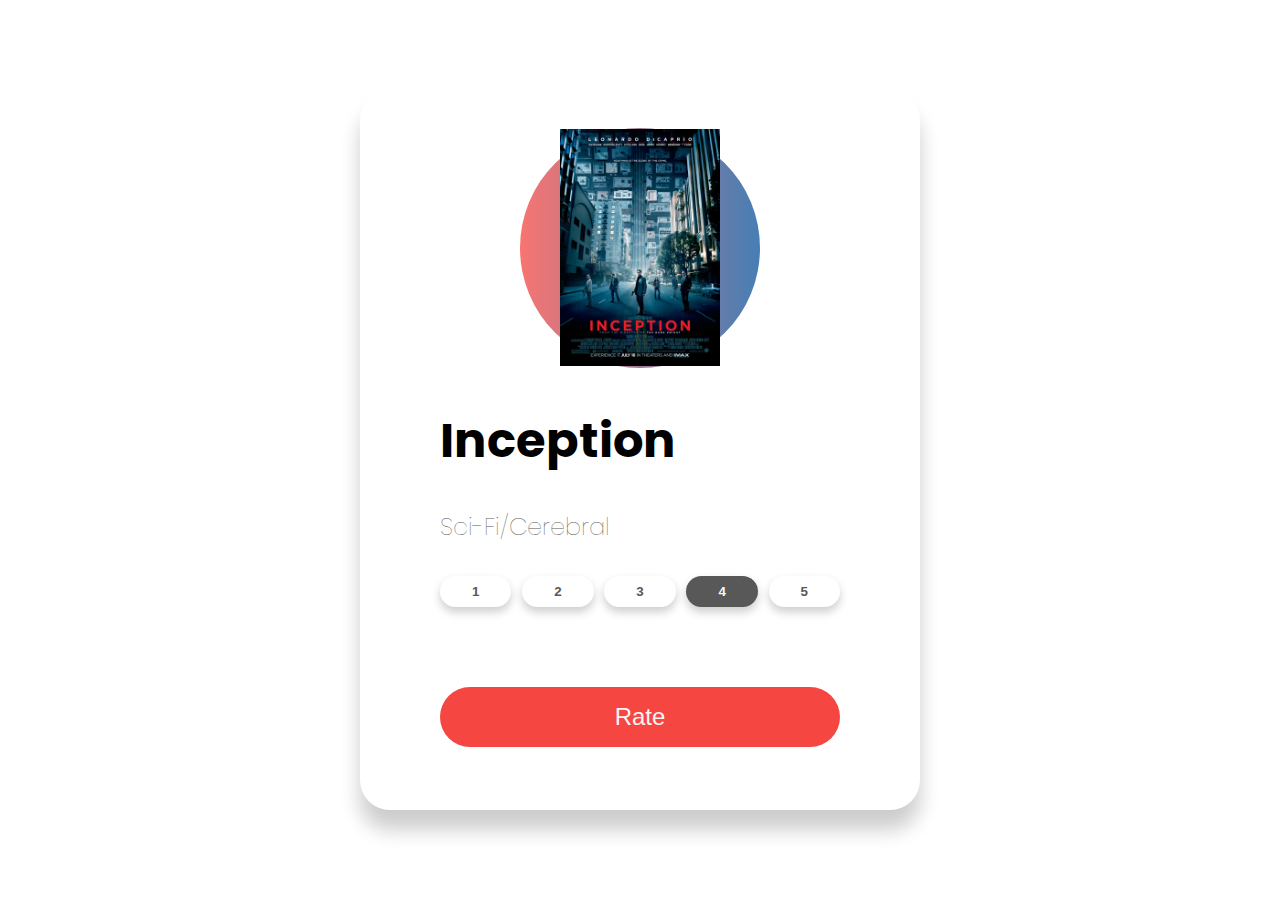
==== moviecardanim/index.html @ 64a470d2 "feat: add card and css layout for card" ====
<!DOCTYPE html>
    <html lang="en">
    <head>
        <meta charset="UTF-8">
        <meta name="viewport" content="width=device-width, initial-scale=1.0">
        <title>Movie Card</title>
        <link href="https://fonts.googleapis.com/css2?family=Poppins:wght@400;500&display=swap" rel="stylesheet">
        <link rel="stylesheet" href="assets/css/style.css"> 
    </head>
    <body>
        <!-- <h1>Inception Card</h1> -->
        <div class="container">
            <div class="card">
                <div class="movie">
                    <div class="circle"></div>
                        <img src="assets/images/inception/MV5BMjAxMzY3NjcxNF5BMl5BanBnXkFtZTcwNTI5OTM0Mw@@._V1_.jpg" alt="leonardo-di-caprio">
                    </div>
                    <div class="info">
                        <h1 class="title">Inception</h1>
                        <h3>Sci-Fi/Cerebral</h3>
                        <div class="ratings">
                            <button>1</button>
                            <button>2</button>
                            <button>3</button>
                            <button class="active">4</button>
                            <button>5</button>
                        </div>
                        <div class="purchase">
                            <button>Rate</button>
                        </div>
                    </div>
              
            </div>
        </div>
        <script src="app.js"></script>
    </body>
</html>
---- moviecardanim/assets/css/style.css ----
* {
    margin: 0;
    padding: 0;
    box-sizing: border-box;
}

body {
    font-family: "Poppins", sans-serif;
    min-height: 100vh;
    display: flex;
    align-items: center;
    justify-content: center;
}

.container {    
    width: 50%;
    display: flex;
    justify-content: center;
    align-items: center;
}

.card {
    min-height: 80vh;
    width: 35rem;
    border-radius: 30px;
    padding: 0rem 5rem;
    box-shadow: 0 20px 20px rgba(0,0,0,0.2), 0px 0px 50px rgba(0, 0, 0, 0); /* x-cordinate, y-cordinate, blur amount, color(rgba)*/
}

.movie {
    min-height: 35vh;
    display: flex;
    align-items: center;
    justify-content: center;
}

.movie img {
    width: 10rem;
    z-index: 2;
}

.circle {
    width: 15rem;
    height: 15rem;
    background: linear-gradient(
        to right,
        rgba(245, 70, 66, 0.75),
        rgba(8, 83, 156, 0.75)
    );
    position: absolute;
    border-radius: 50%;
    z-index: 1;
}

.info h1 {
    font-size: 3rem;
}

.info h3 {
    font-size: 1.5rem;
    padding: 2rem 0rem;
    color: #585858;
    font-weight: lighter;
}

.ratings {
    display: flex;
    justify-content: space-between;
}

.ratings button {
    padding: 0.5rem 2rem;
    background: none;
    border: none;
    box-shadow: 0px 5px 10px rgba(0,0,0,0.2);
    border-radius: 30px;
    cursor: pointer;
    font-weight: bold;
    color: #585858;
}

button.active {
    background: #585858;
    color: whitesmoke;
}

.purchase {
    margin-top: 5rem;
}

.purchase button {
    width: 100%;
    padding: 1rem 0rem;
    cursor: pointer;
    border: none;
    border-radius: 35px;
    color: whitesmoke;
    font-size: 1.5rem;
    background-color: #f54642;
}
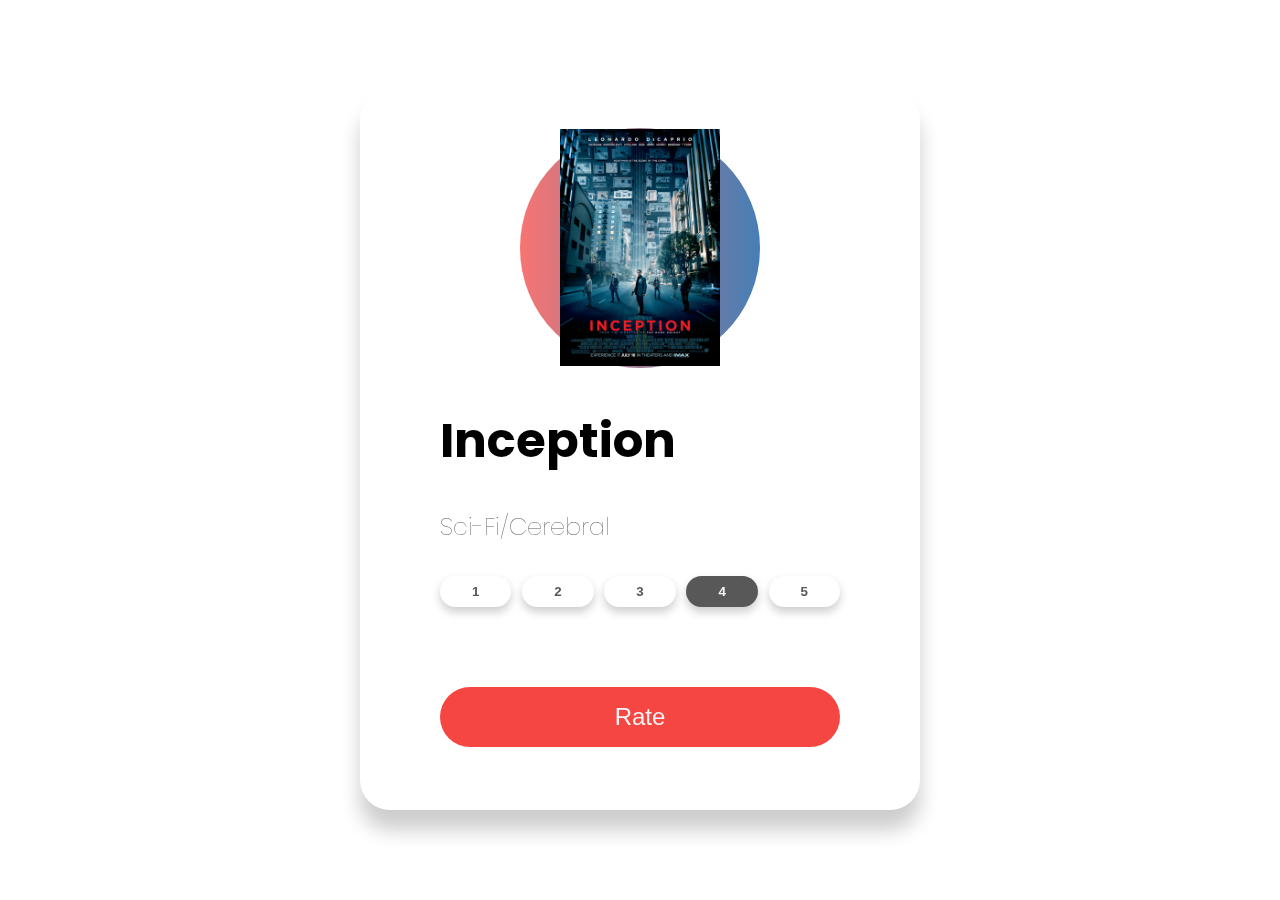
==== commit 336bd57e: "feat: added JS animations to frontend" ====
--- a/moviecardanim/index.html
+++ b/moviecardanim/index.html
@@ -13,7 +13,7 @@
             <div class="card">
                 <div class="movie">
                     <div class="circle"></div>
-                        <img src="assets/images/inception/MV5BMjAxMzY3NjcxNF5BMl5BanBnXkFtZTcwNTI5OTM0Mw@@._V1_.jpg" alt="leonardo-di-caprio">
+                        <img src="assets/images/inception/MV5BMjAxMzY3NjcxNF5BMl5BanBnXkFtZTcwNTI5OTM0Mw@@._V1_.jpg" alt="inception-poster">
                     </div>
                     <div class="info">
                         <h1 class="title">Inception</h1>
@@ -29,7 +29,6 @@
                             <button>Rate</button>
                         </div>
                     </div>
-              
             </div>
         </div>
         <script src="app.js"></script>
--- a/moviecardanim/assets/css/style.css
+++ b/moviecardanim/assets/css/style.css
@@ -10,6 +10,7 @@
     display: flex;
     align-items: center;
     justify-content: center;
+    perspective: 1000px;
 }
 
 .container {    
@@ -20,6 +21,7 @@
 }
 
 .card {
+    transform-style: preserve-3d;
     min-height: 80vh;
     width: 35rem;
     border-radius: 30px;
@@ -37,6 +39,7 @@
 .movie img {
     width: 10rem;
     z-index: 2;
+    transition: all 0.75s ease-out;
 }
 
 .circle {
@@ -54,6 +57,7 @@
 
 .info h1 {
     font-size: 3rem;
+    transition: all 0.75s ease-out;
 }
 
 .info h3 {
@@ -61,11 +65,13 @@
     padding: 2rem 0rem;
     color: #585858;
     font-weight: lighter;
+    transition: all 0.75s ease-out;
 }
 
 .ratings {
     display: flex;
     justify-content: space-between;
+    transition: all 0.75s ease-out;
 }
 
 .ratings button {
@@ -77,6 +83,7 @@
     cursor: pointer;
     font-weight: bold;
     color: #585858;
+    transition: all 0.75s ease-out;
 }
 
 button.active {
@@ -86,6 +93,7 @@
 
 .purchase {
     margin-top: 5rem;
+    transition: all 0.75s ease-out;
 }
 
 .purchase button {
@@ -96,5 +104,5 @@
     border-radius: 35px;
     color: whitesmoke;
     font-size: 1.5rem;
-    background-color: #f54642;
+    background: #f54642;
 }
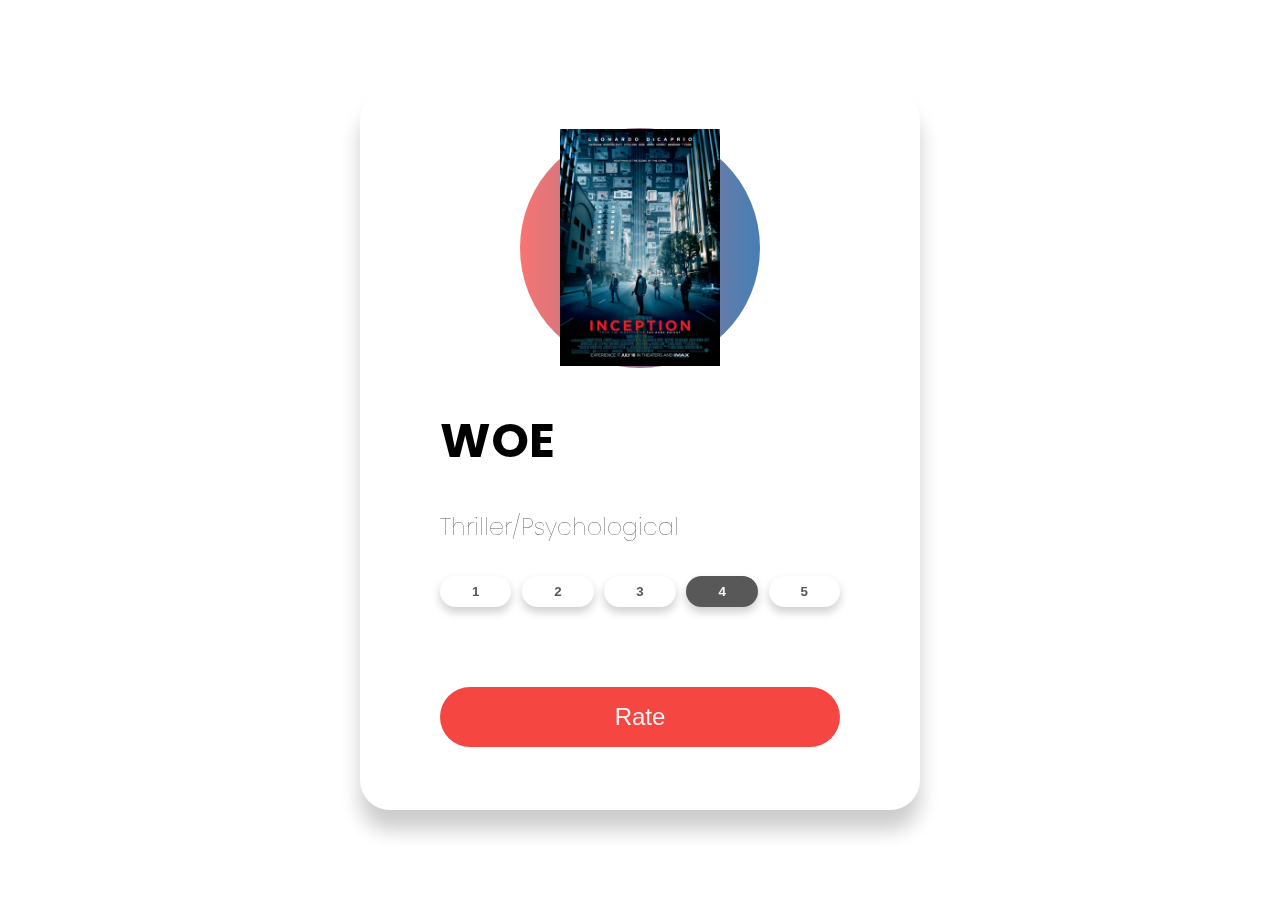
==== commit 75d8d10a: "feat: updated movie name and rate of movement of card" ====
--- a/moviecardanim/index.html
+++ b/moviecardanim/index.html
@@ -16,8 +16,8 @@
                         <img src="assets/images/inception/MV5BMjAxMzY3NjcxNF5BMl5BanBnXkFtZTcwNTI5OTM0Mw@@._V1_.jpg" alt="inception-poster">
                     </div>
                     <div class="info">
-                        <h1 class="title">Inception</h1>
-                        <h3>Sci-Fi/Cerebral</h3>
+                        <h1 class="title">WOE</h1>
+                        <h3>Thriller/Psychological</h3>
                         <div class="ratings">
                             <button>1</button>
                             <button>2</button>
